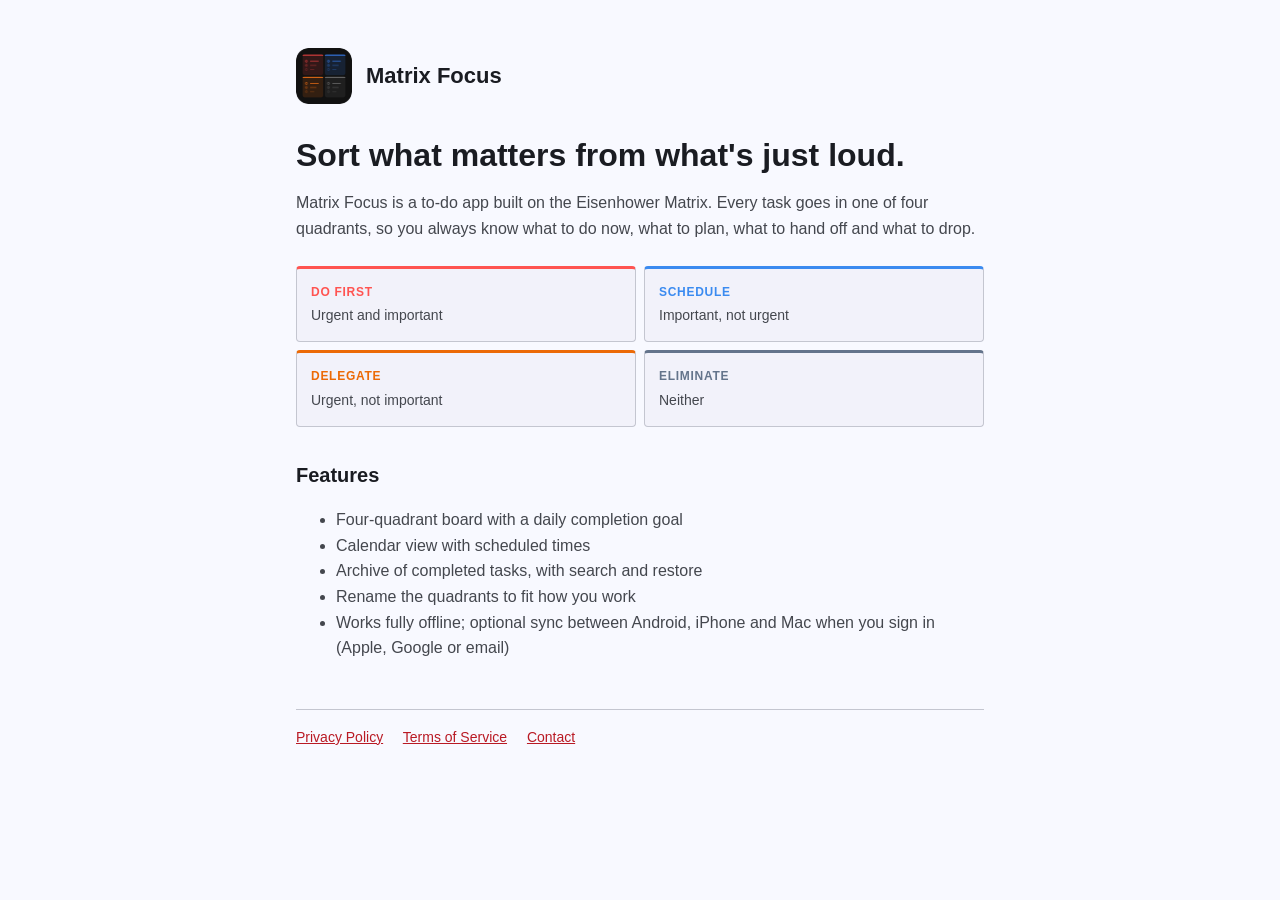
==== index.html @ 87703e23 "Matrix Focus site: home, privacy policy, terms Co-Authored-By: Claude Opus 5.5 <noreply@anthropic.co" ====
<!doctype html>
<html lang="en">
<head>
  <meta charset="utf-8">
  <meta name="viewport" content="width=device-width, initial-scale=1">
  <title>Matrix Focus</title>
  <meta name="description" content="Matrix Focus: a to-do app built on the Eisenhower Matrix, for Android, iPhone and Mac.">
  <link rel="icon" href="icon.png">
  <link rel="stylesheet" href="style.css">
</head>
<body>
<main>
  <header><img src="icon.png" alt=""><a href="./">Matrix Focus</a></header>

  <h1>Sort what matters from what's just loud.</h1>
  <p>Matrix Focus is a to-do app built on the Eisenhower Matrix. Every task goes in one of four quadrants,
    so you always know what to do now, what to plan, what to hand off and what to drop.</p>

  <div class="grid">
    <div class="do"><b>Do first</b><span>Urgent and important</span></div>
    <div class="schedule"><b>Schedule</b><span>Important, not urgent</span></div>
    <div class="delegate"><b>Delegate</b><span>Urgent, not important</span></div>
    <div class="eliminate"><b>Eliminate</b><span>Neither</span></div>
  </div>

  <h2>Features</h2>
  <ul>
    <li>Four-quadrant board with a daily completion goal</li>
    <li>Calendar view with scheduled times</li>
    <li>Archive of completed tasks, with search and restore</li>
    <li>Rename the quadrants to fit how you work</li>
    <li>Works fully offline; optional sync between Android, iPhone and Mac when you sign in
      (Apple, Google or email)</li>
  </ul>

  <footer>
    <a href="privacy.html">Privacy Policy</a>
    <a href="terms.html">Terms of Service</a>
    <a href="https://github.com/dion/matrix-focus/issues">Contact</a>
  </footer>
</main>
</body>
</html>
---- style.css ----
:root {
  --bg: #031427;
  --surface: #0b1c30;
  --text: #d3e4fe;
  --muted: #a9b8cf;
  --accent: #ffb3ad;
  --line: #5b403e;
}
@media (prefers-color-scheme: light) {
  :root {
    --bg: #f8f9ff;
    --surface: #f2f2fa;
    --text: #1a1c22;
    --muted: #44474e;
    --accent: #b91a24;
    --line: #c4c6d0;
  }
}
* { box-sizing: border-box; }
body {
  margin: 0;
  background: var(--bg);
  color: var(--text);
  font: 16px/1.6 -apple-system, BlinkMacSystemFont, "Inter", "Segoe UI", Roboto, sans-serif;
}
main { max-width: 720px; margin: 0 auto; padding: 48px 16px 64px; }
header { display: flex; align-items: center; gap: 14px; margin-bottom: 32px; }
header img { width: 56px; height: 56px; border-radius: 12px; }
header a { color: inherit; text-decoration: none; font-weight: 700; font-size: 22px; }
h1 { font-size: 32px; line-height: 1.2; margin: 0 0 8px; }
h2 { font-size: 20px; margin: 32px 0 8px; }
p, li { color: var(--muted); }
strong { color: var(--text); }
a { color: var(--accent); }
.updated { font-size: 14px; }
.grid { display: grid; grid-template-columns: 1fr 1fr; gap: 8px; margin: 24px 0; }
.grid div { background: var(--surface); border: 1px solid var(--line); border-radius: 4px; padding: 14px; }
.grid b { display: block; font-size: 12px; letter-spacing: .06em; text-transform: uppercase; }
.grid span { font-size: 14px; color: var(--muted); }
.do { border-top: 3px solid #ff5451 !important; } .do b { color: #ff5451; }
.schedule { border-top: 3px solid #3b8bf0 !important; } .schedule b { color: #3b8bf0; }
.delegate { border-top: 3px solid #ec6a06 !important; } .delegate b { color: #ec6a06; }
.eliminate { border-top: 3px solid #64748b !important; } .eliminate b { color: #64748b; }
footer { margin-top: 48px; padding-top: 16px; border-top: 1px solid var(--line); font-size: 14px; }
footer a { margin-right: 16px; }
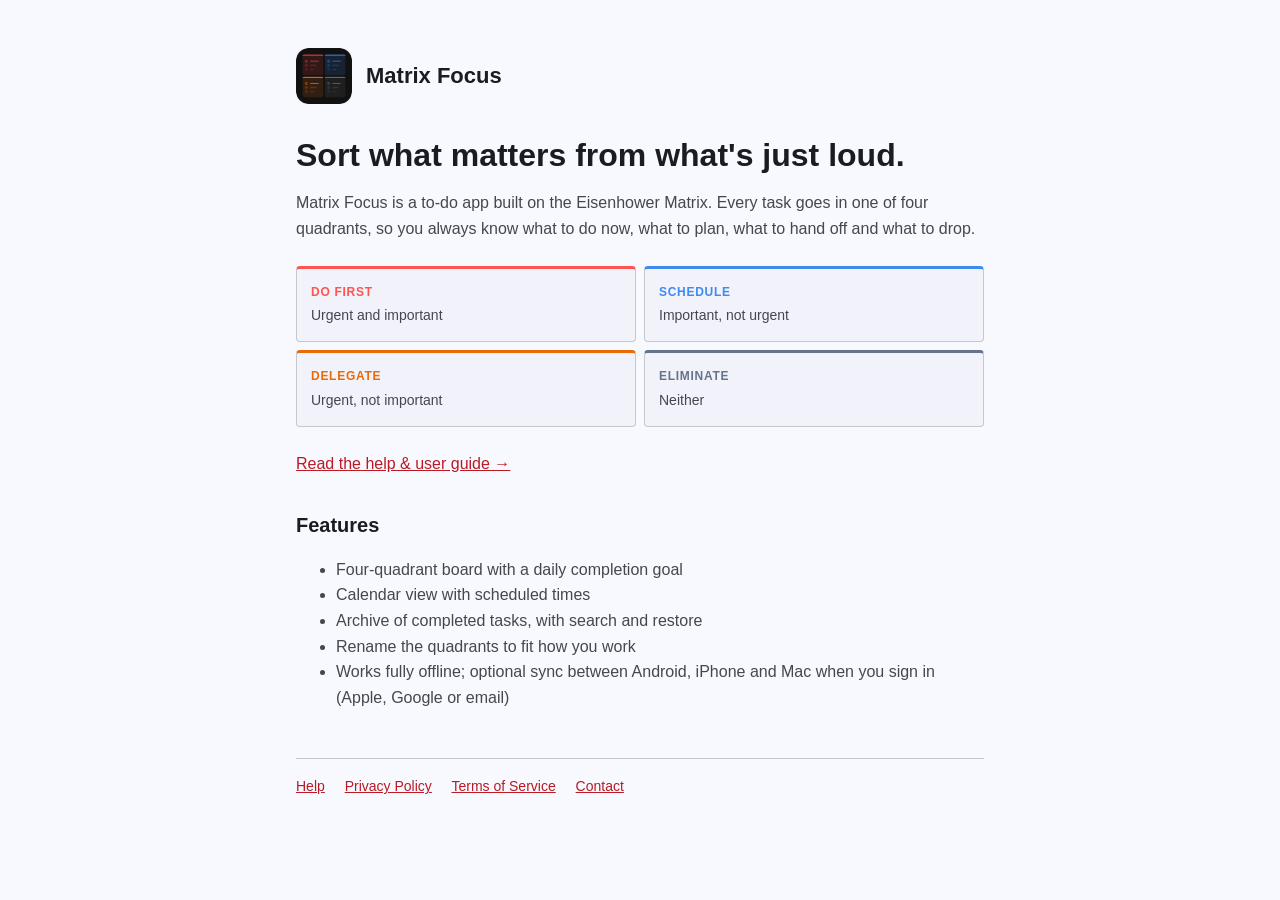
==== commit bfc52c23: "Add help & user guide page; link it from every page Co-Authored-By: Claude Opus 5.5 <noreply@anthrop" ====
--- a/index.html
+++ b/index.html
@@ -23,6 +23,8 @@
     <div class="eliminate"><b>Eliminate</b><span>Neither</span></div>
   </div>
 
+  <p><a href="user-guide.html">Read the help &amp; user guide →</a></p>
+
   <h2>Features</h2>
   <ul>
     <li>Four-quadrant board with a daily completion goal</li>
@@ -34,6 +36,7 @@
   </ul>
 
   <footer>
+    <a href="user-guide.html">Help</a>
     <a href="privacy.html">Privacy Policy</a>
     <a href="terms.html">Terms of Service</a>
     <a href="https://github.com/dion/matrix-focus/issues">Contact</a>
--- a/style.css
+++ b/style.css
@@ -43,3 +43,6 @@
 .eliminate { border-top: 3px solid #64748b !important; } .eliminate b { color: #64748b; }
 footer { margin-top: 48px; padding-top: 16px; border-top: 1px solid var(--line); font-size: 14px; }
 footer a { margin-right: 16px; }
+.toc { display: flex; flex-wrap: wrap; gap: 8px; margin: 24px 0; }
+.toc a { font-size: 14px; text-decoration: none; padding: 4px 12px; border: 1px solid var(--line); border-radius: 999px; background: var(--surface); }
+h2[id] { scroll-margin-top: 16px; }
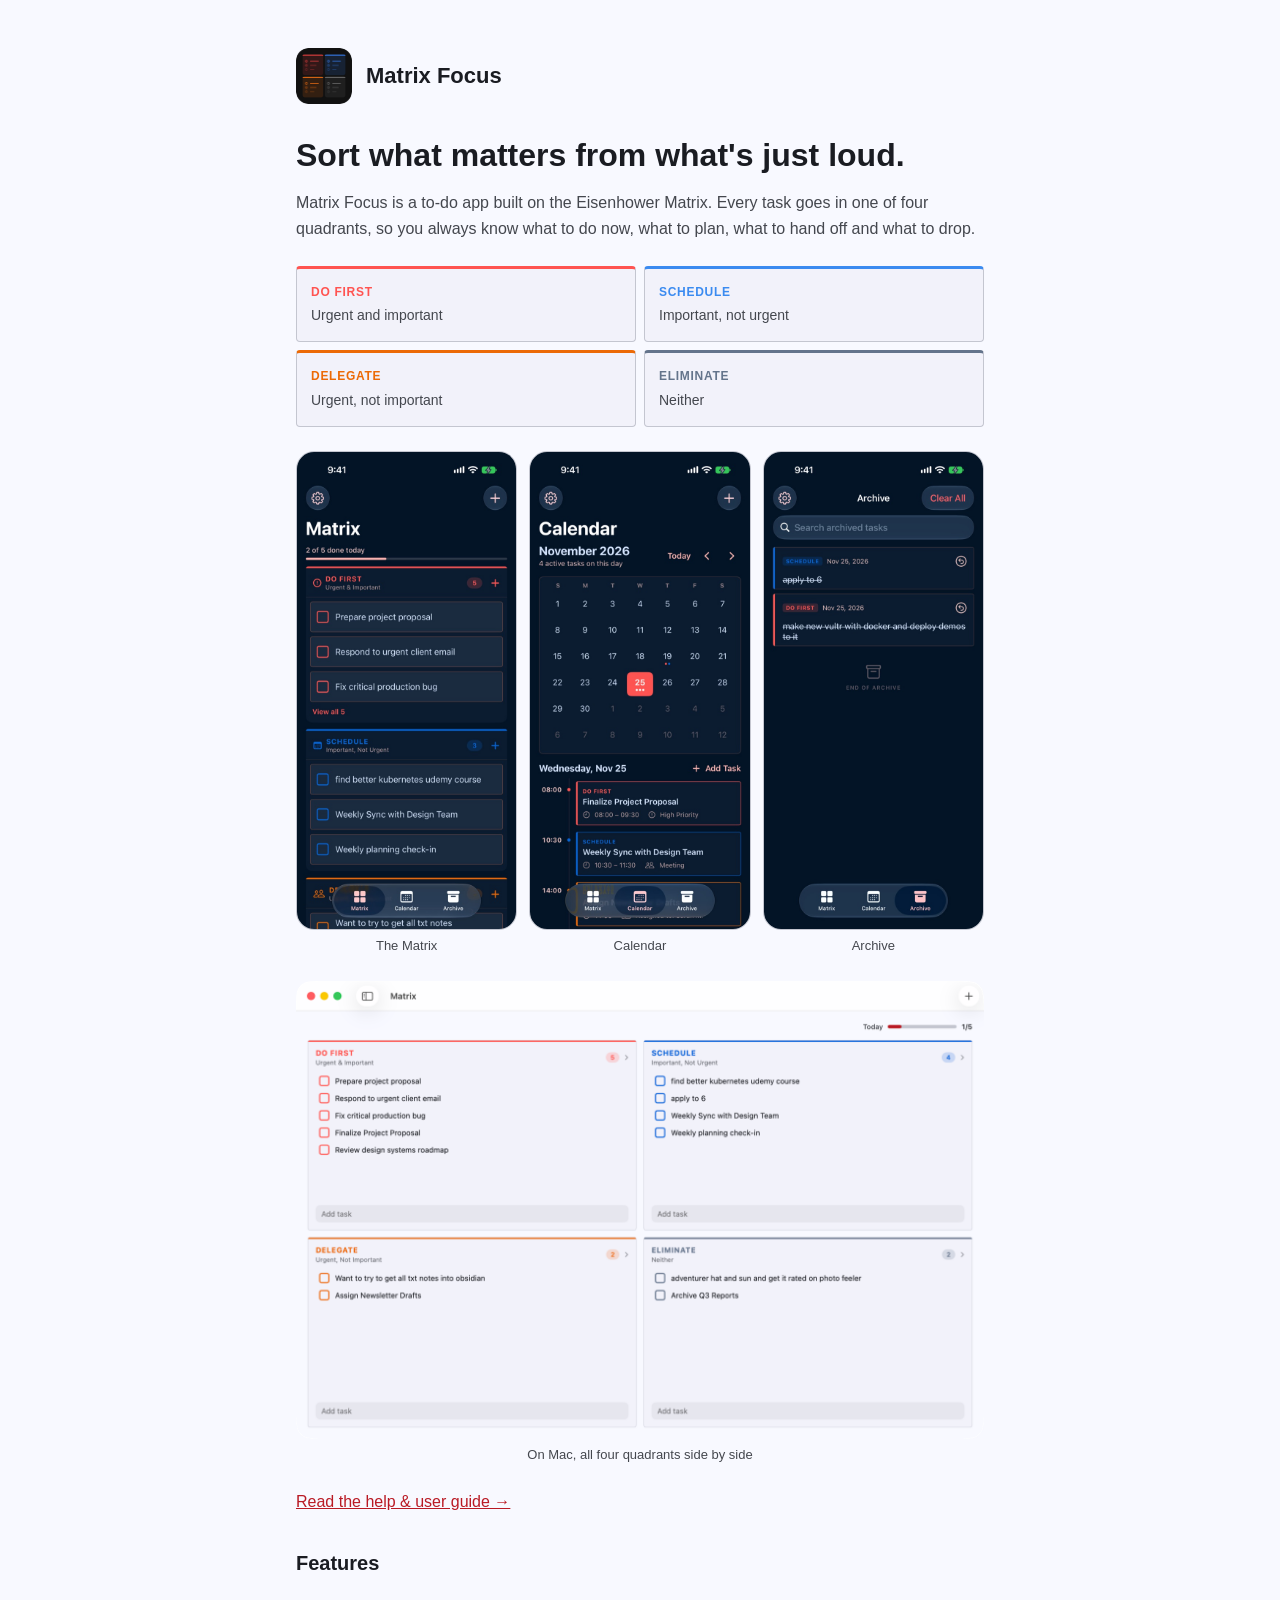
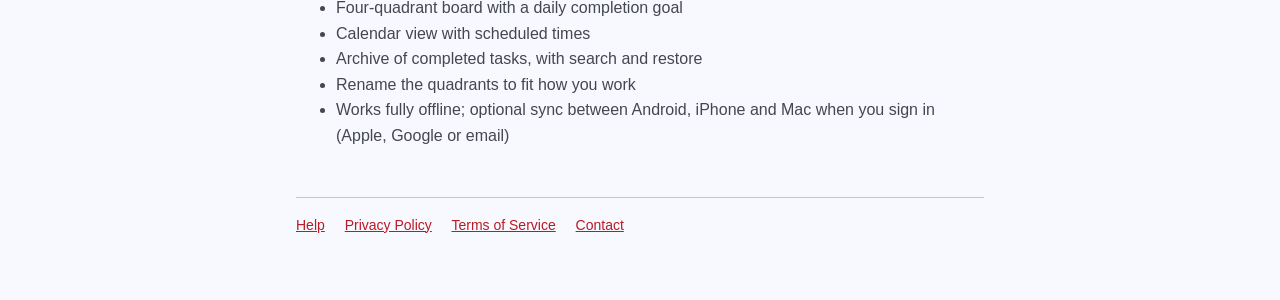
==== commit 1b554528: "Add app screenshots to the home page and user guide Co-Authored-By: Claude Opus 5.5 <noreply@anthrop" ====
--- a/index.html
+++ b/index.html
@@ -23,6 +23,14 @@
     <div class="eliminate"><b>Eliminate</b><span>Neither</span></div>
   </div>
 
+  <div class="shots">
+    <figure><img src="images/iphone-matrix.jpg" alt="The Matrix: four quadrants of tasks with daily goal progress" width="600" height="1304" loading="lazy"><figcaption>The Matrix</figcaption></figure>
+    <figure><img src="images/iphone-calendar.jpg" alt="Calendar month view with the day's scheduled tasks on a timeline" width="600" height="1304" loading="lazy"><figcaption>Calendar</figcaption></figure>
+    <figure><img src="images/iphone-archive.jpg" alt="Archive of completed tasks with search and restore" width="600" height="1304" loading="lazy"><figcaption>Archive</figcaption></figure>
+  </div>
+
+  <figure class="wide"><img src="images/mac-matrix.png" alt="Matrix Focus on Mac, showing all four quadrants side by side" width="1400" height="932" loading="lazy"><figcaption>On Mac, all four quadrants side by side</figcaption></figure>
+
   <p><a href="user-guide.html">Read the help &amp; user guide →</a></p>
 
   <h2>Features</h2>
--- a/style.css
+++ b/style.css
@@ -46,3 +46,15 @@
 .toc { display: flex; flex-wrap: wrap; gap: 8px; margin: 24px 0; }
 .toc a { font-size: 14px; text-decoration: none; padding: 4px 12px; border: 1px solid var(--line); border-radius: 999px; background: var(--surface); }
 h2[id] { scroll-margin-top: 16px; }
+.shots { display: grid; grid-template-columns: repeat(3, 1fr); gap: 12px; margin: 24px 0; }
+figure { margin: 0; }
+figure img { display: block; width: 100%; height: auto; border-radius: 18px; border: 1px solid var(--line); background: var(--surface); }
+figcaption { font-size: 13px; color: var(--muted); text-align: center; margin-top: 6px; }
+.phone { float: right; width: 200px; margin: 4px 0 16px 24px; }
+.wide { margin: 24px 0; }
+.wide img { border: none; background: none; border-radius: 0; }
+h2 { clear: both; }
+@media (max-width: 560px) {
+  .shots { grid-template-columns: repeat(3, 1fr); gap: 8px; }
+  .phone { float: none; width: 220px; margin: 16px auto; }
+}
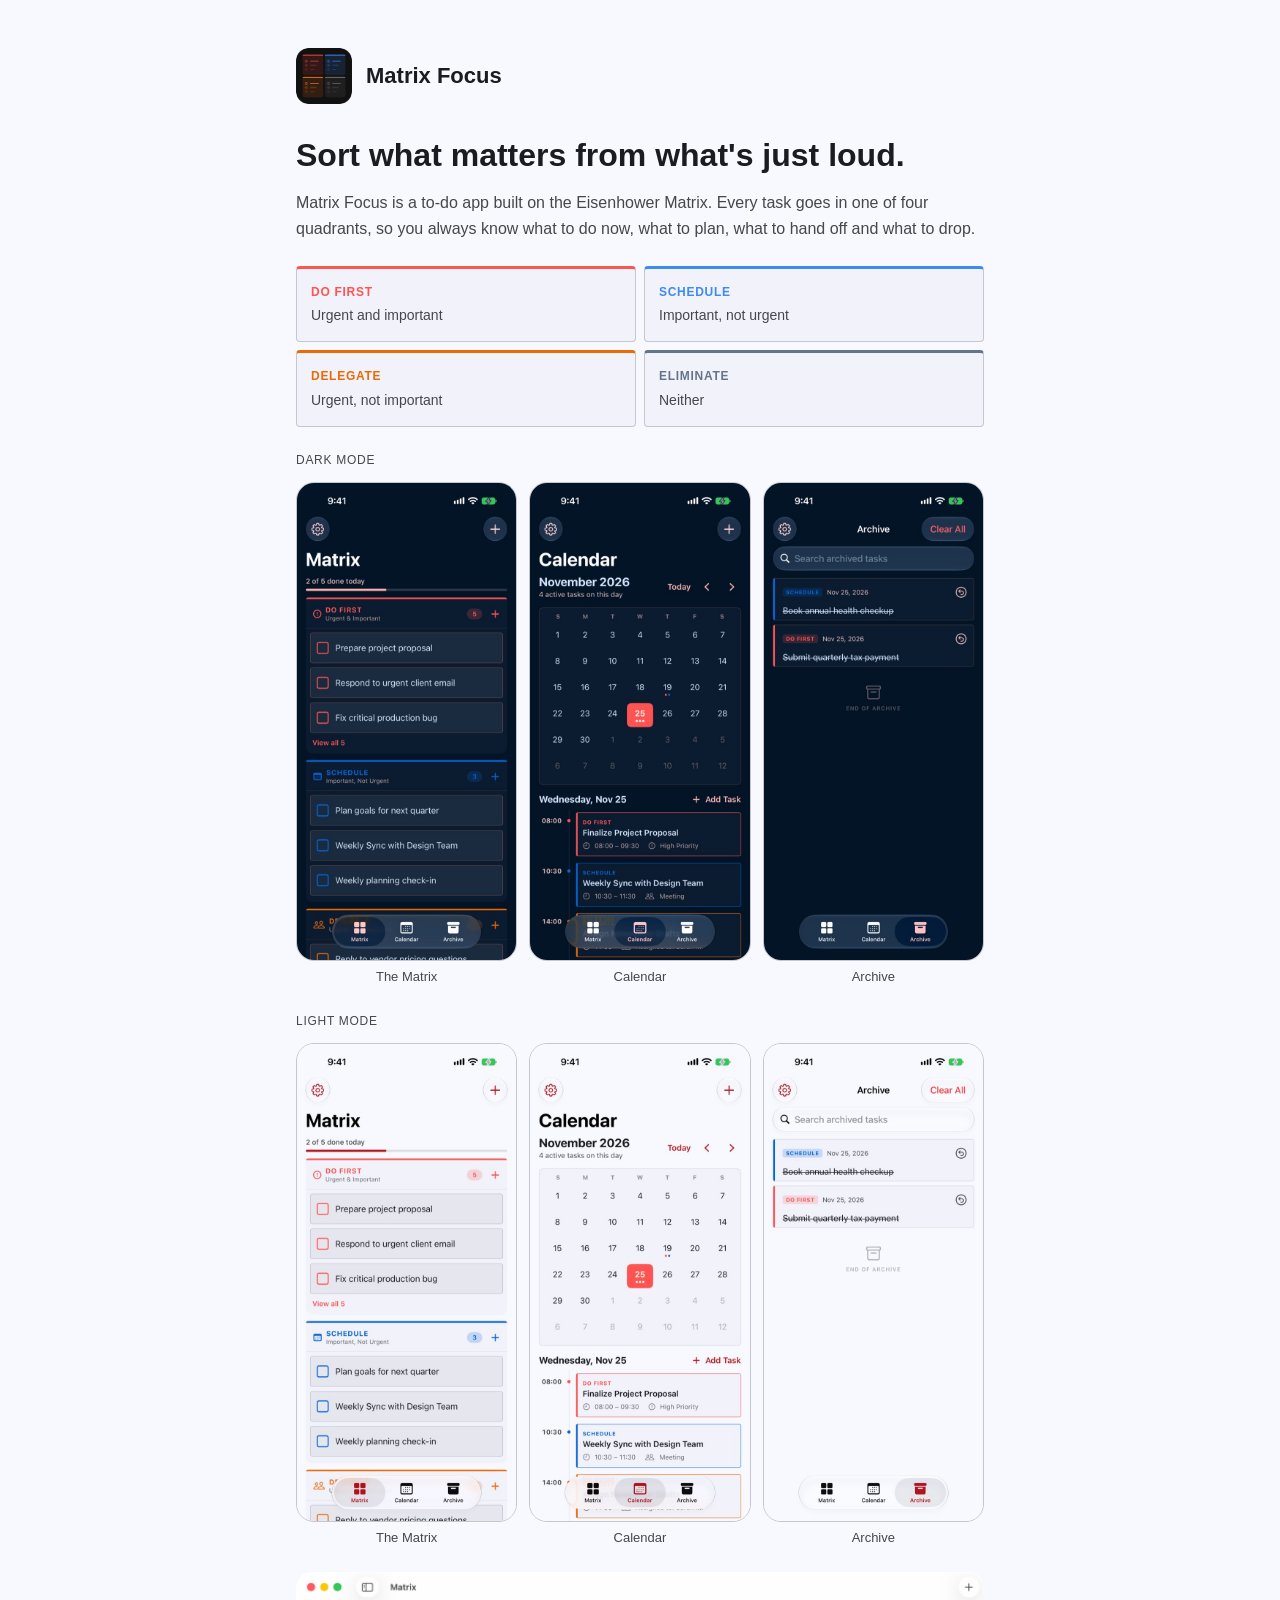
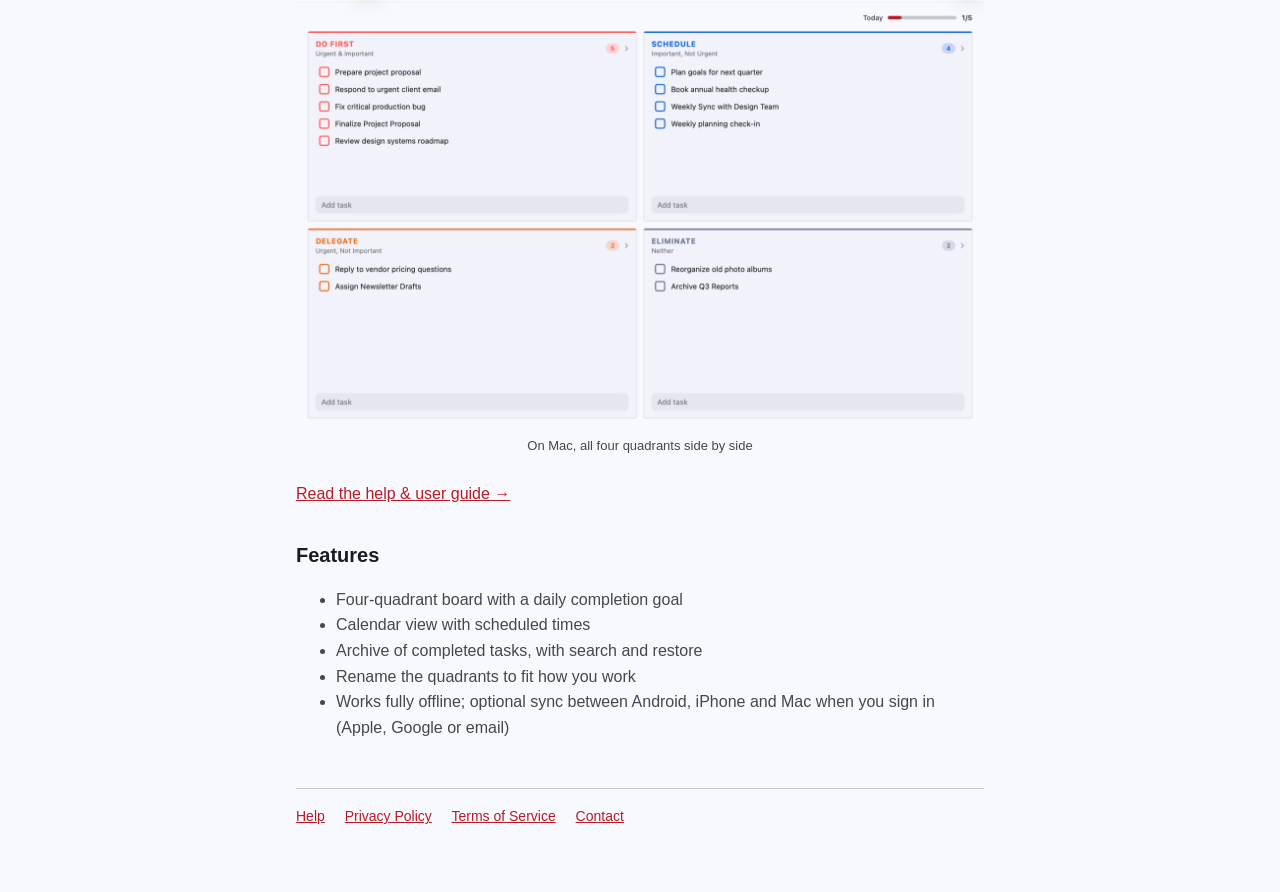
==== commit d4d7d27a: "Screenshots in dark and light mode; cleaner demo tasks Co-Authored-By: Claude Opus 5.5 <noreply@anth" ====
--- a/index.html
+++ b/index.html
@@ -23,10 +23,17 @@
     <div class="eliminate"><b>Eliminate</b><span>Neither</span></div>
   </div>
 
+  <p class="shots-label">Dark mode</p>
   <div class="shots">
-    <figure><img src="images/iphone-matrix.jpg" alt="The Matrix: four quadrants of tasks with daily goal progress" width="600" height="1304" loading="lazy"><figcaption>The Matrix</figcaption></figure>
-    <figure><img src="images/iphone-calendar.jpg" alt="Calendar month view with the day's scheduled tasks on a timeline" width="600" height="1304" loading="lazy"><figcaption>Calendar</figcaption></figure>
-    <figure><img src="images/iphone-archive.jpg" alt="Archive of completed tasks with search and restore" width="600" height="1304" loading="lazy"><figcaption>Archive</figcaption></figure>
+    <figure><img src="images/iphone-matrix-dark.jpg" alt="The Matrix: four quadrants of tasks with daily goal progress (dark mode)" width="600" height="1304" loading="lazy"><figcaption>The Matrix</figcaption></figure>
+    <figure><img src="images/iphone-calendar-dark.jpg" alt="Calendar month view with the day's scheduled tasks on a timeline (dark mode)" width="600" height="1304" loading="lazy"><figcaption>Calendar</figcaption></figure>
+    <figure><img src="images/iphone-archive-dark.jpg" alt="Archive of completed tasks with search and restore (dark mode)" width="600" height="1304" loading="lazy"><figcaption>Archive</figcaption></figure>
+  </div>
+  <p class="shots-label">Light mode</p>
+  <div class="shots">
+    <figure><img src="images/iphone-matrix-light.jpg" alt="The Matrix: four quadrants of tasks with daily goal progress (light mode)" width="600" height="1304" loading="lazy"><figcaption>The Matrix</figcaption></figure>
+    <figure><img src="images/iphone-calendar-light.jpg" alt="Calendar month view with the day's scheduled tasks on a timeline (light mode)" width="600" height="1304" loading="lazy"><figcaption>Calendar</figcaption></figure>
+    <figure><img src="images/iphone-archive-light.jpg" alt="Archive of completed tasks with search and restore (light mode)" width="600" height="1304" loading="lazy"><figcaption>Archive</figcaption></figure>
   </div>
 
   <figure class="wide"><img src="images/mac-matrix.png" alt="Matrix Focus on Mac, showing all four quadrants side by side" width="1400" height="932" loading="lazy"><figcaption>On Mac, all four quadrants side by side</figcaption></figure>
--- a/style.css
+++ b/style.css
@@ -58,3 +58,7 @@
   .shots { grid-template-columns: repeat(3, 1fr); gap: 8px; }
   .phone { float: none; width: 220px; margin: 16px auto; }
 }
+.shots-label { margin: 24px 0 -12px; font-size: 12px; letter-spacing: .06em; text-transform: uppercase; }
+.phone.pair { width: 300px; }
+.pair > div { display: grid; grid-template-columns: 1fr 1fr; gap: 8px; }
+@media (max-width: 560px) { .phone.pair { width: 100%; max-width: 340px; } }
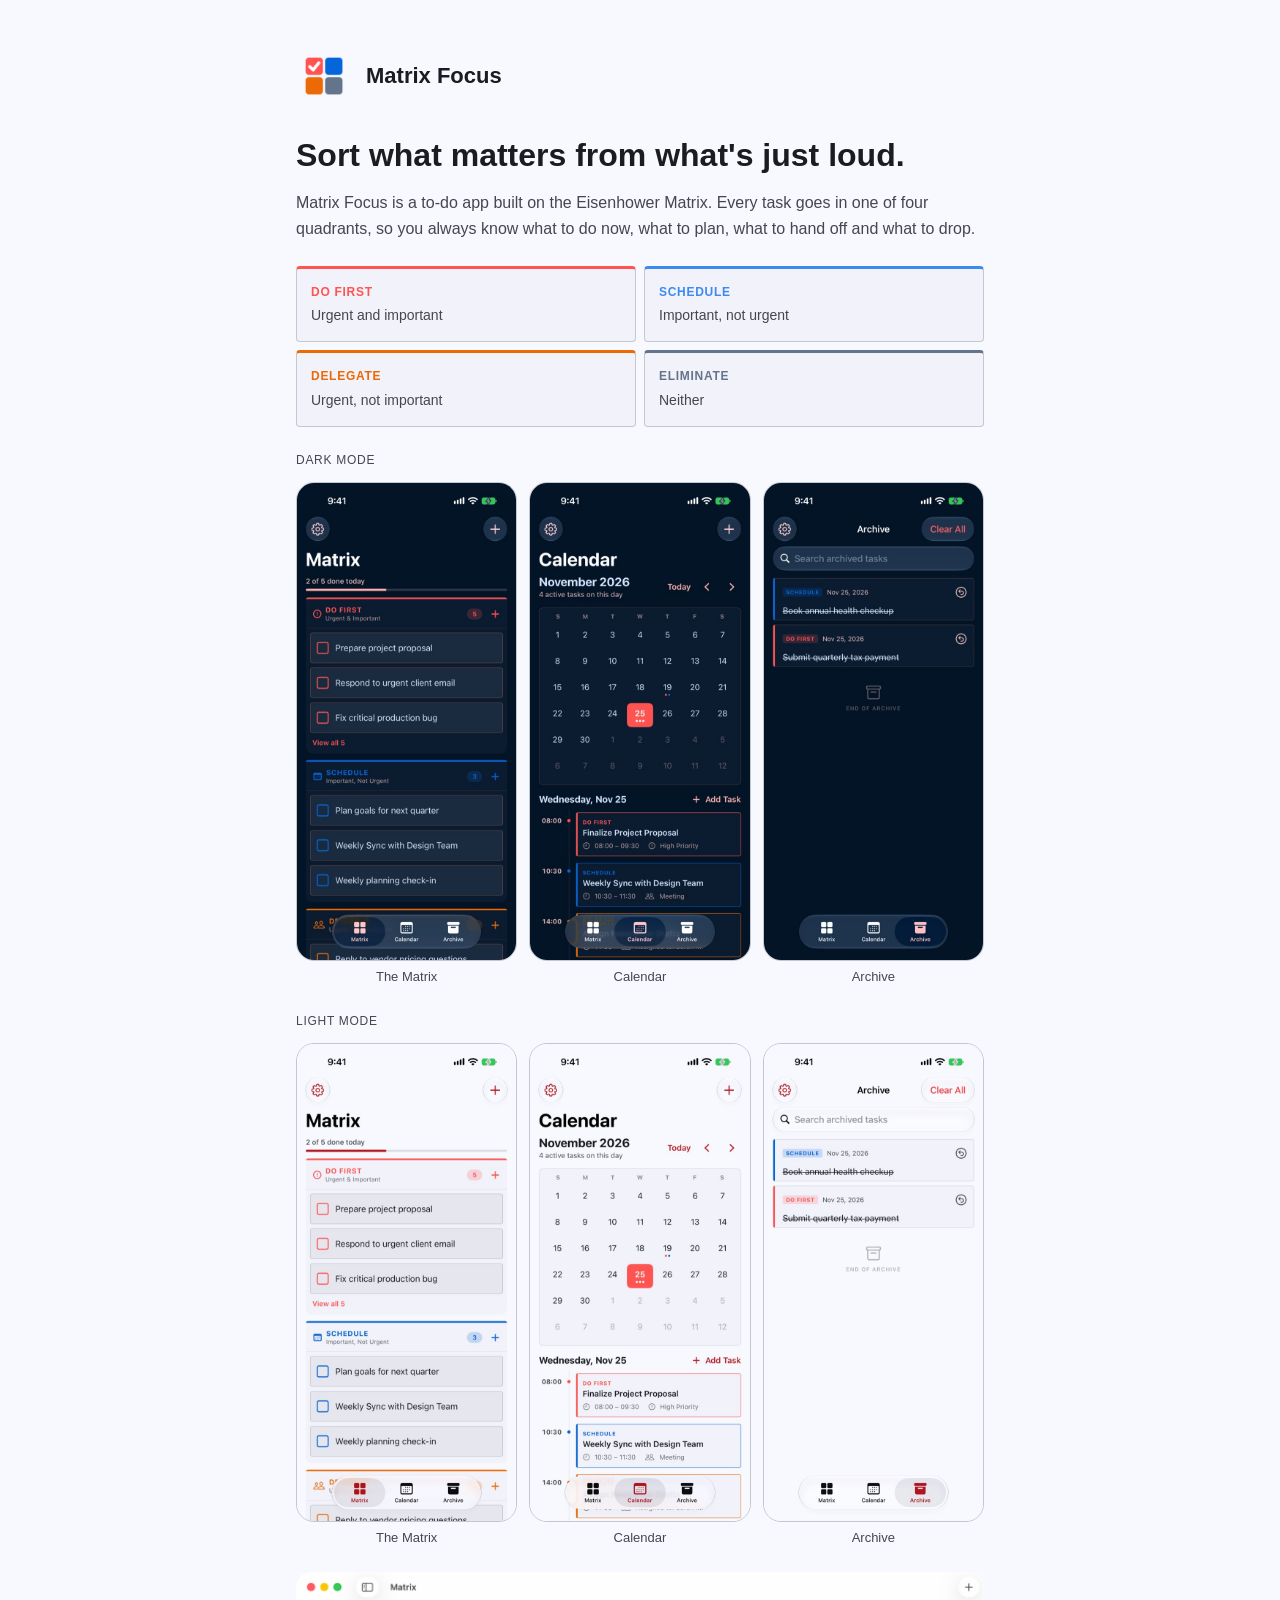
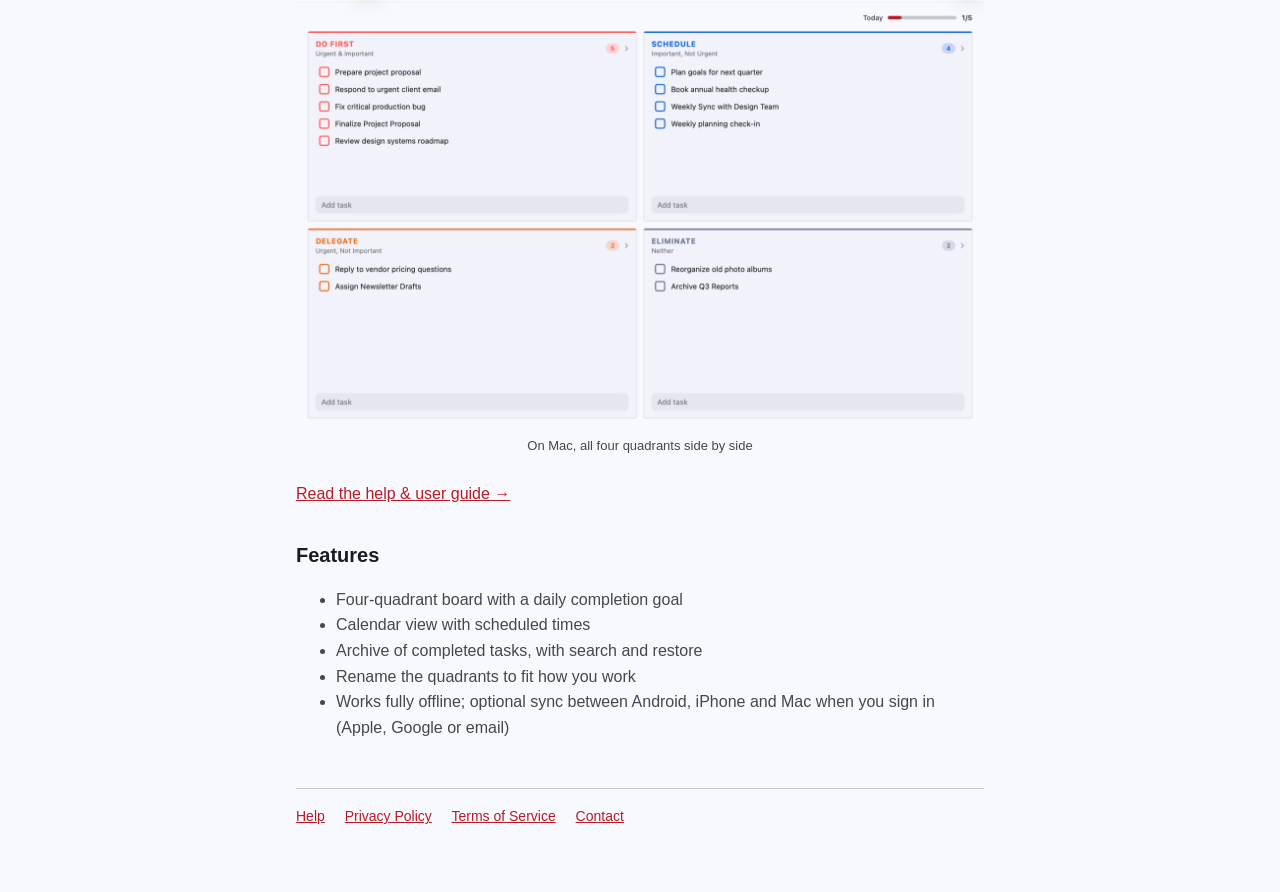
==== commit 32c948ea: "Site icon follows light and dark mode Co-Authored-By: Claude Opus 5.5 <noreply@anthropic.com> Claude" ====
--- a/index.html
+++ b/index.html
@@ -5,12 +5,13 @@
   <meta name="viewport" content="width=device-width, initial-scale=1">
   <title>Matrix Focus</title>
   <meta name="description" content="Matrix Focus: a to-do app built on the Eisenhower Matrix, for Android, iPhone and Mac.">
-  <link rel="icon" href="icon.png">
+  <link rel="icon" href="icon.png" media="(prefers-color-scheme: light)">
+  <link rel="icon" href="icon-dark.png" media="(prefers-color-scheme: dark)">
   <link rel="stylesheet" href="style.css">
 </head>
 <body>
 <main>
-  <header><img src="icon.png" alt=""><a href="./">Matrix Focus</a></header>
+  <header><picture><source srcset="icon-dark.png" media="(prefers-color-scheme: dark)"><img src="icon.png" alt=""></picture><a href="./">Matrix Focus</a></header>
 
   <h1>Sort what matters from what's just loud.</h1>
   <p>Matrix Focus is a to-do app built on the Eisenhower Matrix. Every task goes in one of four quadrants,
--- a/style.css
+++ b/style.css
@@ -25,7 +25,7 @@
 }
 main { max-width: 720px; margin: 0 auto; padding: 48px 16px 64px; }
 header { display: flex; align-items: center; gap: 14px; margin-bottom: 32px; }
-header img { width: 56px; height: 56px; border-radius: 12px; }
+header img, header picture { display: block; } header img { width: 56px; height: 56px; border-radius: 12px; }
 header a { color: inherit; text-decoration: none; font-weight: 700; font-size: 22px; }
 h1 { font-size: 32px; line-height: 1.2; margin: 0 0 8px; }
 h2 { font-size: 20px; margin: 32px 0 8px; }
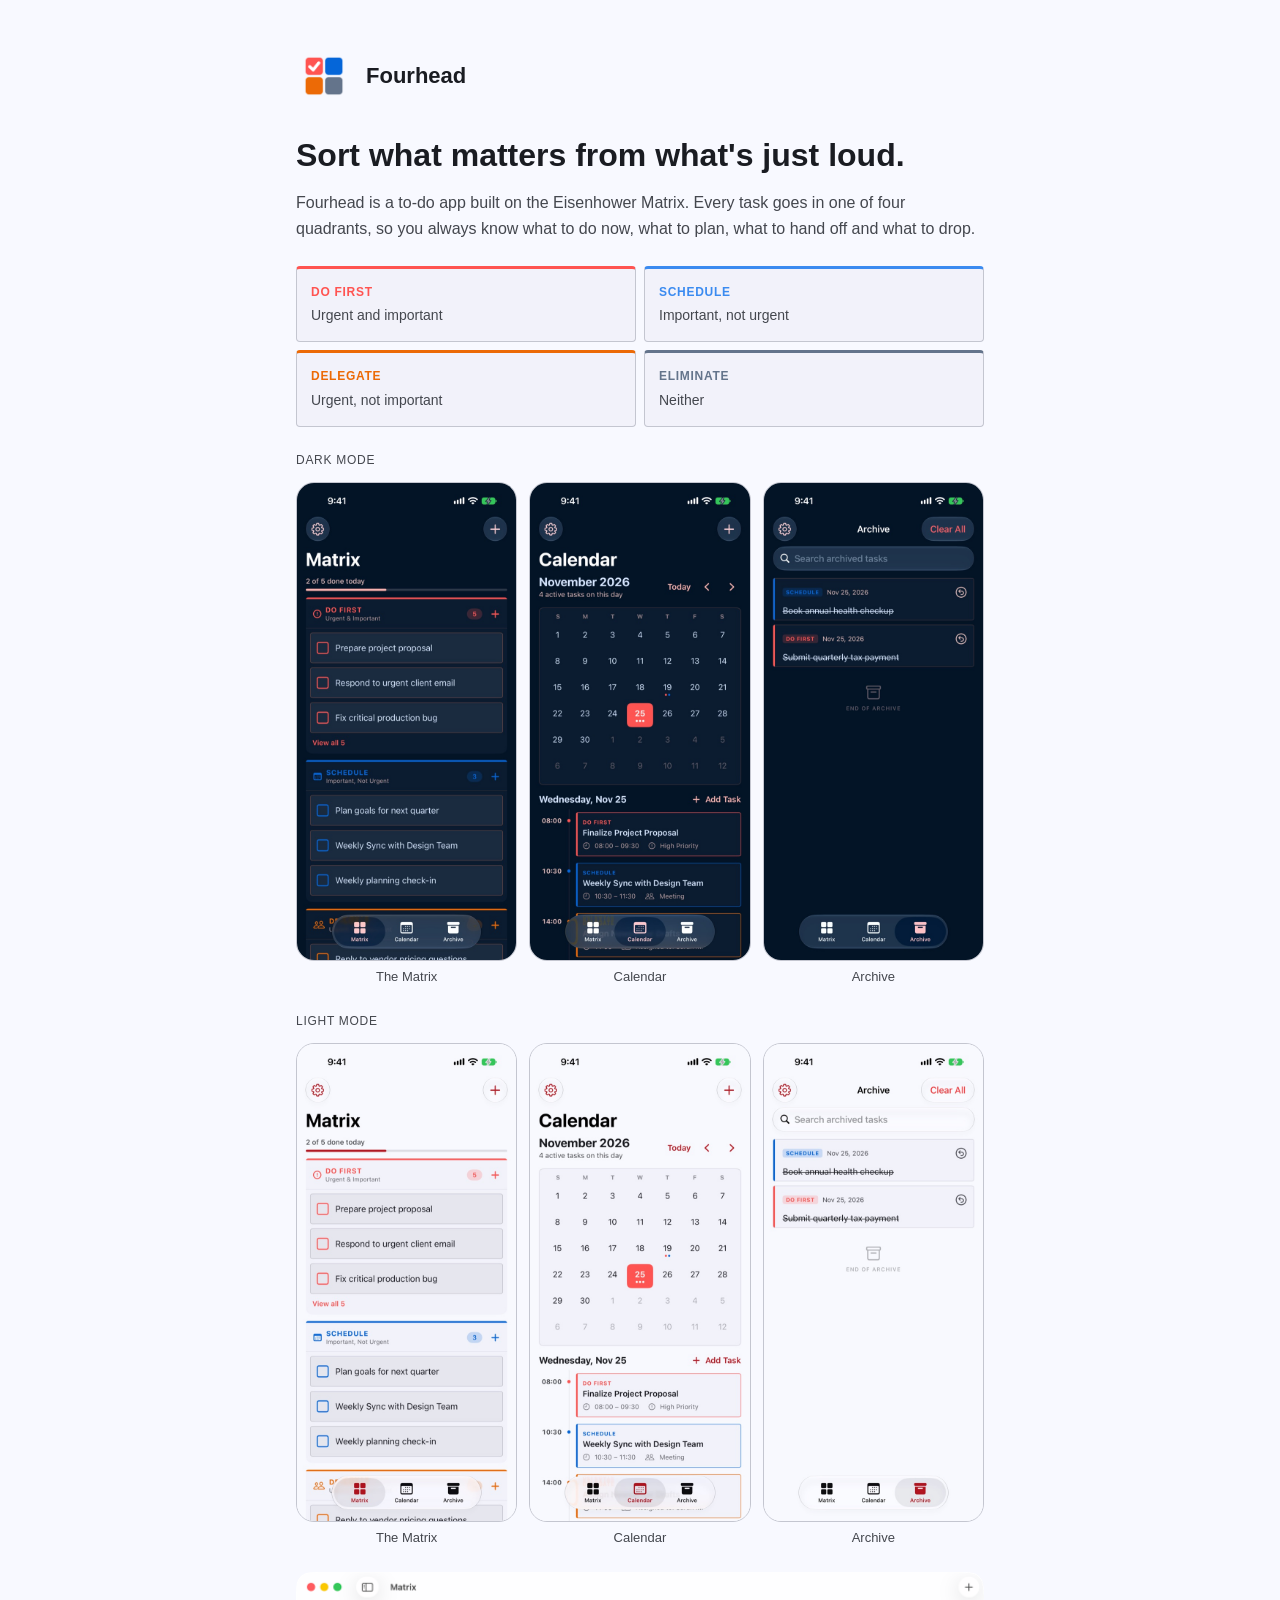
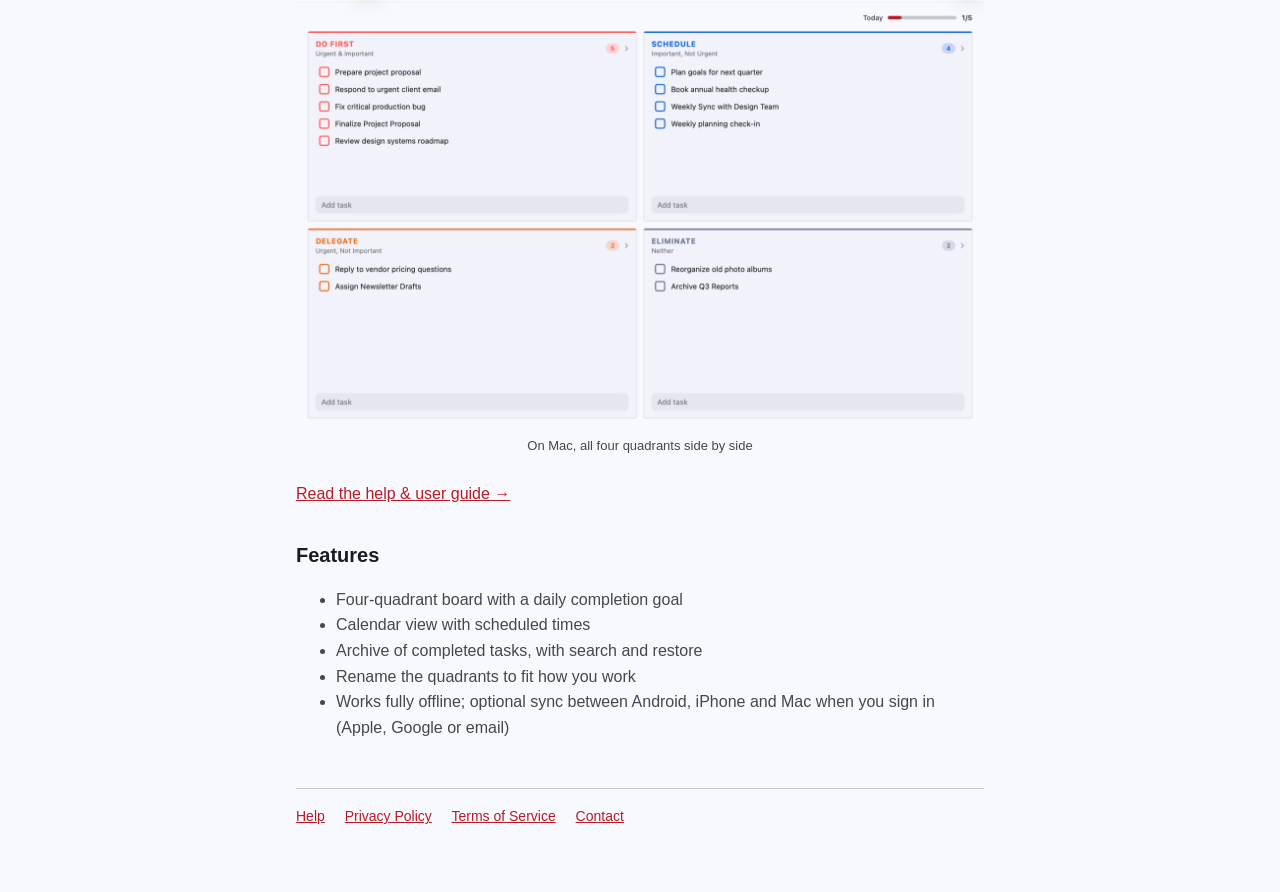
==== commit 010edee6: "Rename the app to Fourhead Co-Authored-By: Claude Opus 5.5 <noreply@anthropic.com> Claude-Session: h" ====
--- a/index.html
+++ b/index.html
@@ -3,18 +3,18 @@
 <head>
   <meta charset="utf-8">
   <meta name="viewport" content="width=device-width, initial-scale=1">
-  <title>Matrix Focus</title>
-  <meta name="description" content="Matrix Focus: a to-do app built on the Eisenhower Matrix, for Android, iPhone and Mac.">
+  <title>Fourhead</title>
+  <meta name="description" content="Fourhead: a to-do app built on the Eisenhower Matrix, for Android, iPhone and Mac.">
   <link rel="icon" href="icon.png" media="(prefers-color-scheme: light)">
   <link rel="icon" href="icon-dark.png" media="(prefers-color-scheme: dark)">
   <link rel="stylesheet" href="style.css">
 </head>
 <body>
 <main>
-  <header><picture><source srcset="icon-dark.png" media="(prefers-color-scheme: dark)"><img src="icon.png" alt=""></picture><a href="./">Matrix Focus</a></header>
+  <header><picture><source srcset="icon-dark.png" media="(prefers-color-scheme: dark)"><img src="icon.png" alt=""></picture><a href="./">Fourhead</a></header>
 
   <h1>Sort what matters from what's just loud.</h1>
-  <p>Matrix Focus is a to-do app built on the Eisenhower Matrix. Every task goes in one of four quadrants,
+  <p>Fourhead is a to-do app built on the Eisenhower Matrix. Every task goes in one of four quadrants,
     so you always know what to do now, what to plan, what to hand off and what to drop.</p>
 
   <div class="grid">
@@ -37,7 +37,7 @@
     <figure><img src="images/iphone-archive-light.jpg" alt="Archive of completed tasks with search and restore (light mode)" width="600" height="1304" loading="lazy"><figcaption>Archive</figcaption></figure>
   </div>
 
-  <figure class="wide"><img src="images/mac-matrix.png" alt="Matrix Focus on Mac, showing all four quadrants side by side" width="1400" height="932" loading="lazy"><figcaption>On Mac, all four quadrants side by side</figcaption></figure>
+  <figure class="wide"><img src="images/mac-matrix.png" alt="Fourhead on Mac, showing all four quadrants side by side" width="1400" height="932" loading="lazy"><figcaption>On Mac, all four quadrants side by side</figcaption></figure>
 
   <p><a href="user-guide.html">Read the help &amp; user guide →</a></p>
 
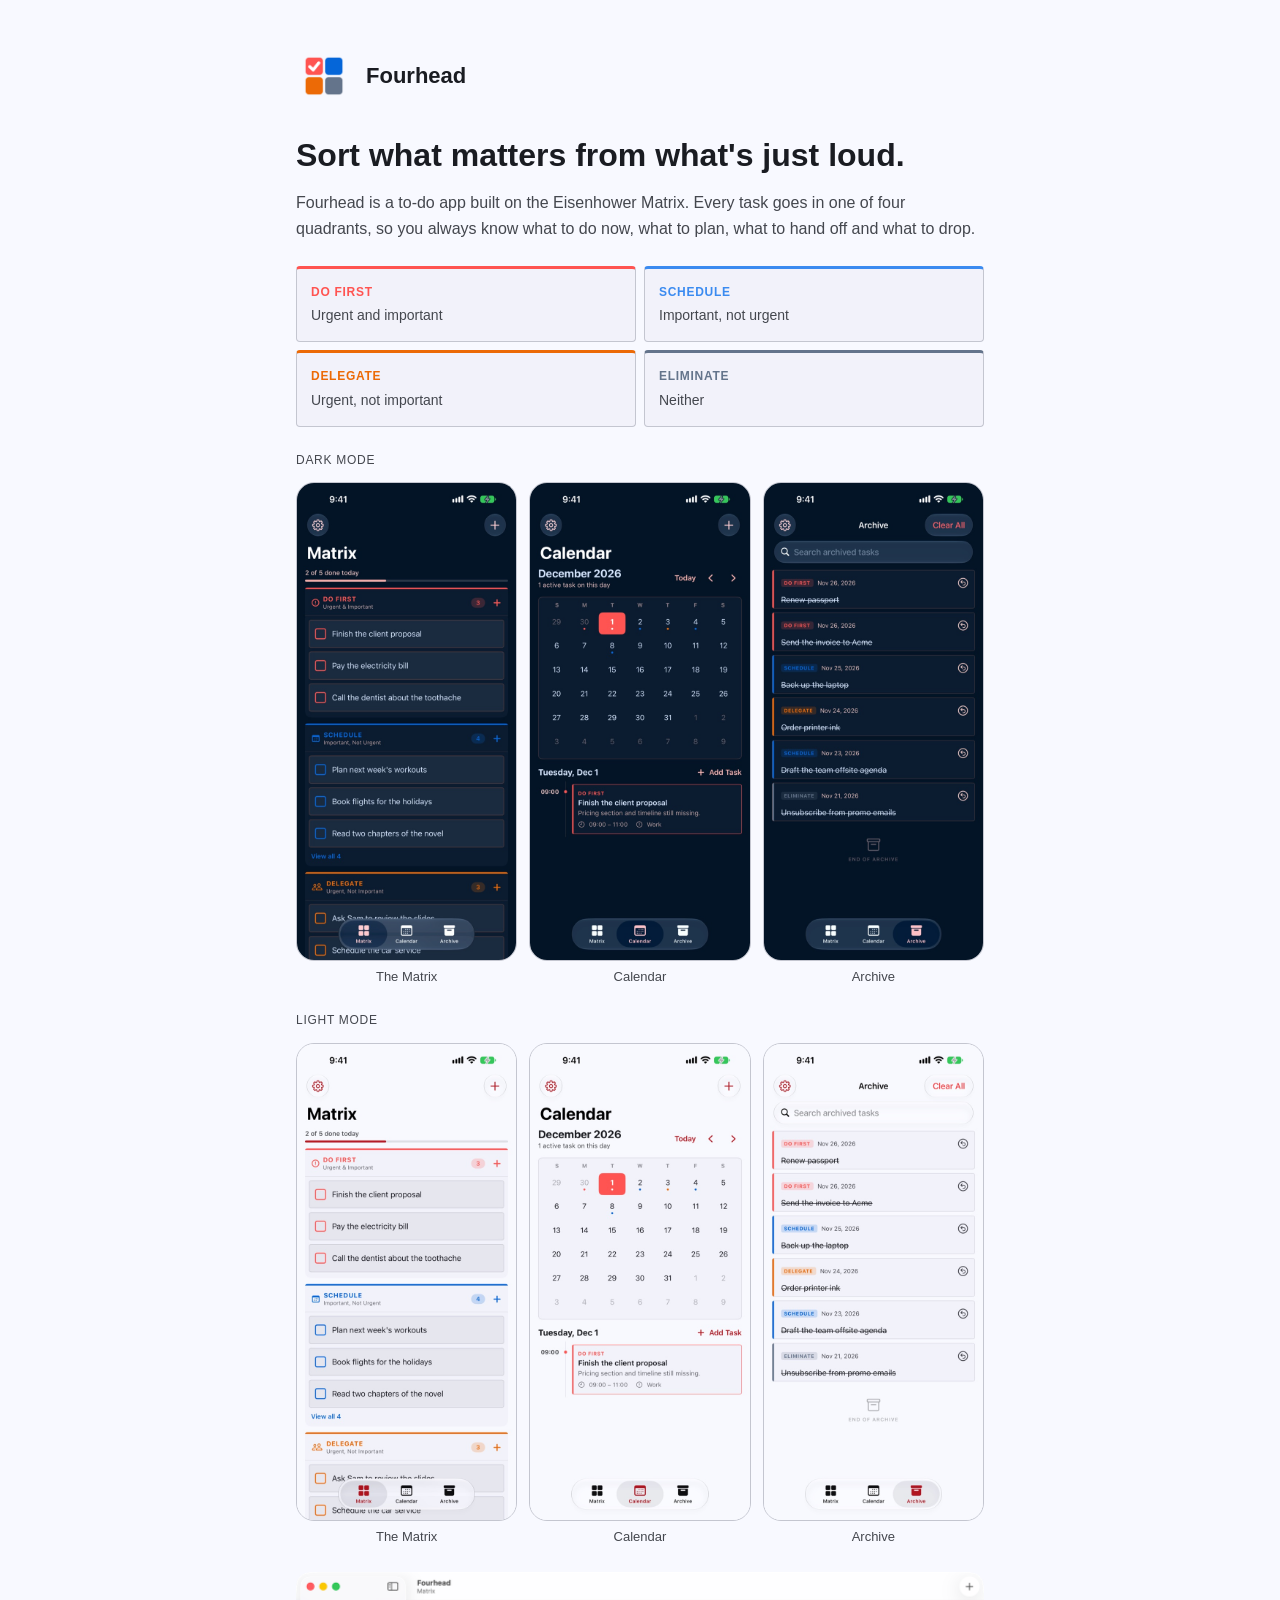
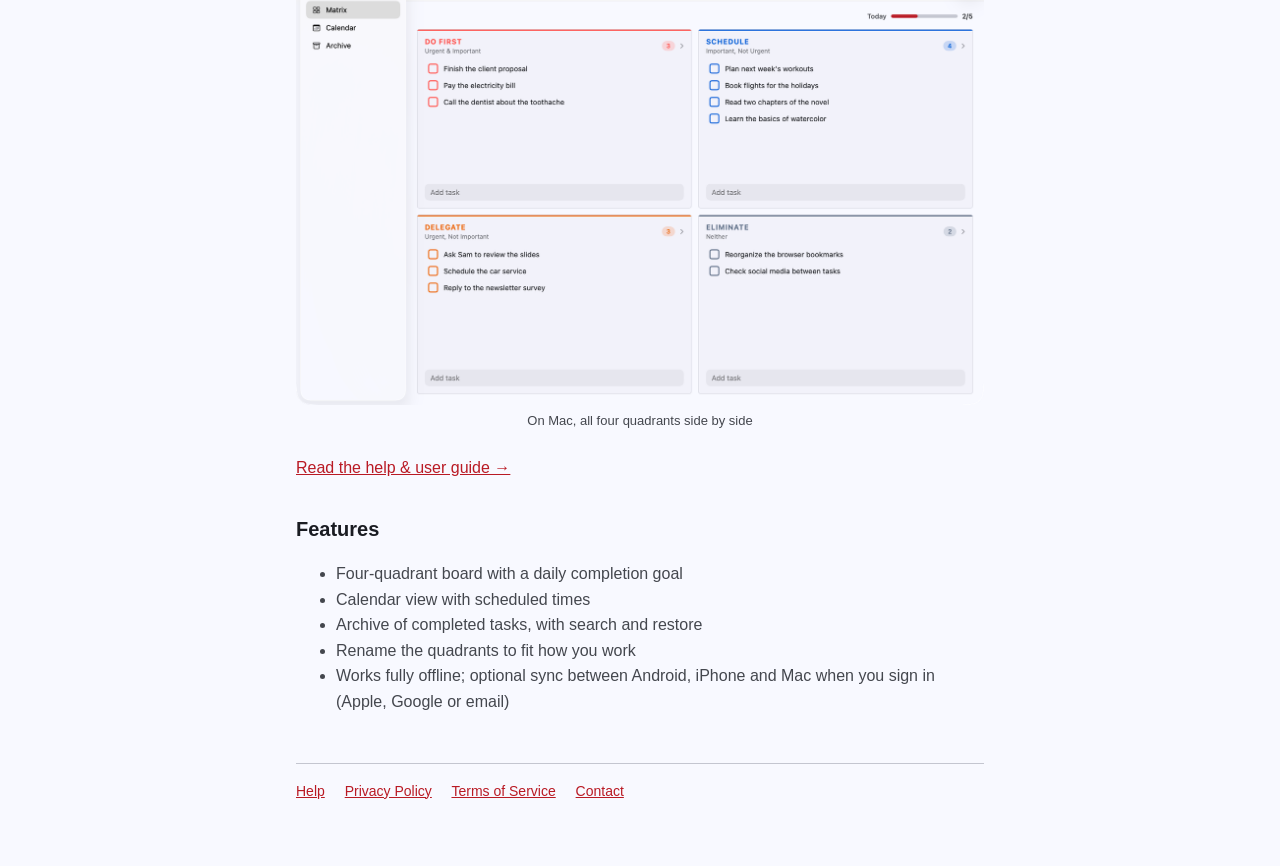
==== commit 35462737: "Retake screenshots after the rename; Mac shot in dark and light Co-Authored-By: Claude Opus 5.5 <nor" ====
--- a/index.html
+++ b/index.html
@@ -26,18 +26,18 @@
 
   <p class="shots-label">Dark mode</p>
   <div class="shots">
-    <figure><img src="images/iphone-matrix-dark.jpg" alt="The Matrix: four quadrants of tasks with daily goal progress (dark mode)" width="600" height="1304" loading="lazy"><figcaption>The Matrix</figcaption></figure>
-    <figure><img src="images/iphone-calendar-dark.jpg" alt="Calendar month view with the day's scheduled tasks on a timeline (dark mode)" width="600" height="1304" loading="lazy"><figcaption>Calendar</figcaption></figure>
-    <figure><img src="images/iphone-archive-dark.jpg" alt="Archive of completed tasks with search and restore (dark mode)" width="600" height="1304" loading="lazy"><figcaption>Archive</figcaption></figure>
+    <figure><img src="images/iphone-matrix-dark.jpg" alt="The Matrix: four quadrants of tasks with daily goal progress (dark mode)" width="600" height="1303" loading="lazy"><figcaption>The Matrix</figcaption></figure>
+    <figure><img src="images/iphone-calendar-dark.jpg" alt="Calendar month view with the day's scheduled tasks on a timeline (dark mode)" width="600" height="1303" loading="lazy"><figcaption>Calendar</figcaption></figure>
+    <figure><img src="images/iphone-archive-dark.jpg" alt="Archive of completed tasks with search and restore (dark mode)" width="600" height="1303" loading="lazy"><figcaption>Archive</figcaption></figure>
   </div>
   <p class="shots-label">Light mode</p>
   <div class="shots">
-    <figure><img src="images/iphone-matrix-light.jpg" alt="The Matrix: four quadrants of tasks with daily goal progress (light mode)" width="600" height="1304" loading="lazy"><figcaption>The Matrix</figcaption></figure>
-    <figure><img src="images/iphone-calendar-light.jpg" alt="Calendar month view with the day's scheduled tasks on a timeline (light mode)" width="600" height="1304" loading="lazy"><figcaption>Calendar</figcaption></figure>
-    <figure><img src="images/iphone-archive-light.jpg" alt="Archive of completed tasks with search and restore (light mode)" width="600" height="1304" loading="lazy"><figcaption>Archive</figcaption></figure>
+    <figure><img src="images/iphone-matrix-light.jpg" alt="The Matrix: four quadrants of tasks with daily goal progress (light mode)" width="600" height="1303" loading="lazy"><figcaption>The Matrix</figcaption></figure>
+    <figure><img src="images/iphone-calendar-light.jpg" alt="Calendar month view with the day's scheduled tasks on a timeline (light mode)" width="600" height="1303" loading="lazy"><figcaption>Calendar</figcaption></figure>
+    <figure><img src="images/iphone-archive-light.jpg" alt="Archive of completed tasks with search and restore (light mode)" width="600" height="1303" loading="lazy"><figcaption>Archive</figcaption></figure>
   </div>
 
-  <figure class="wide"><img src="images/mac-matrix.png" alt="Fourhead on Mac, showing all four quadrants side by side" width="1400" height="932" loading="lazy"><figcaption>On Mac, all four quadrants side by side</figcaption></figure>
+  <figure class="wide"><picture><source srcset="images/mac-matrix-light.png" media="(prefers-color-scheme: light)"><img src="images/mac-matrix-dark.png" alt="Fourhead on Mac, showing all four quadrants side by side" width="1400" height="881" loading="lazy"></picture><figcaption>On Mac, all four quadrants side by side</figcaption></figure>
 
   <p><a href="user-guide.html">Read the help &amp; user guide →</a></p>
 
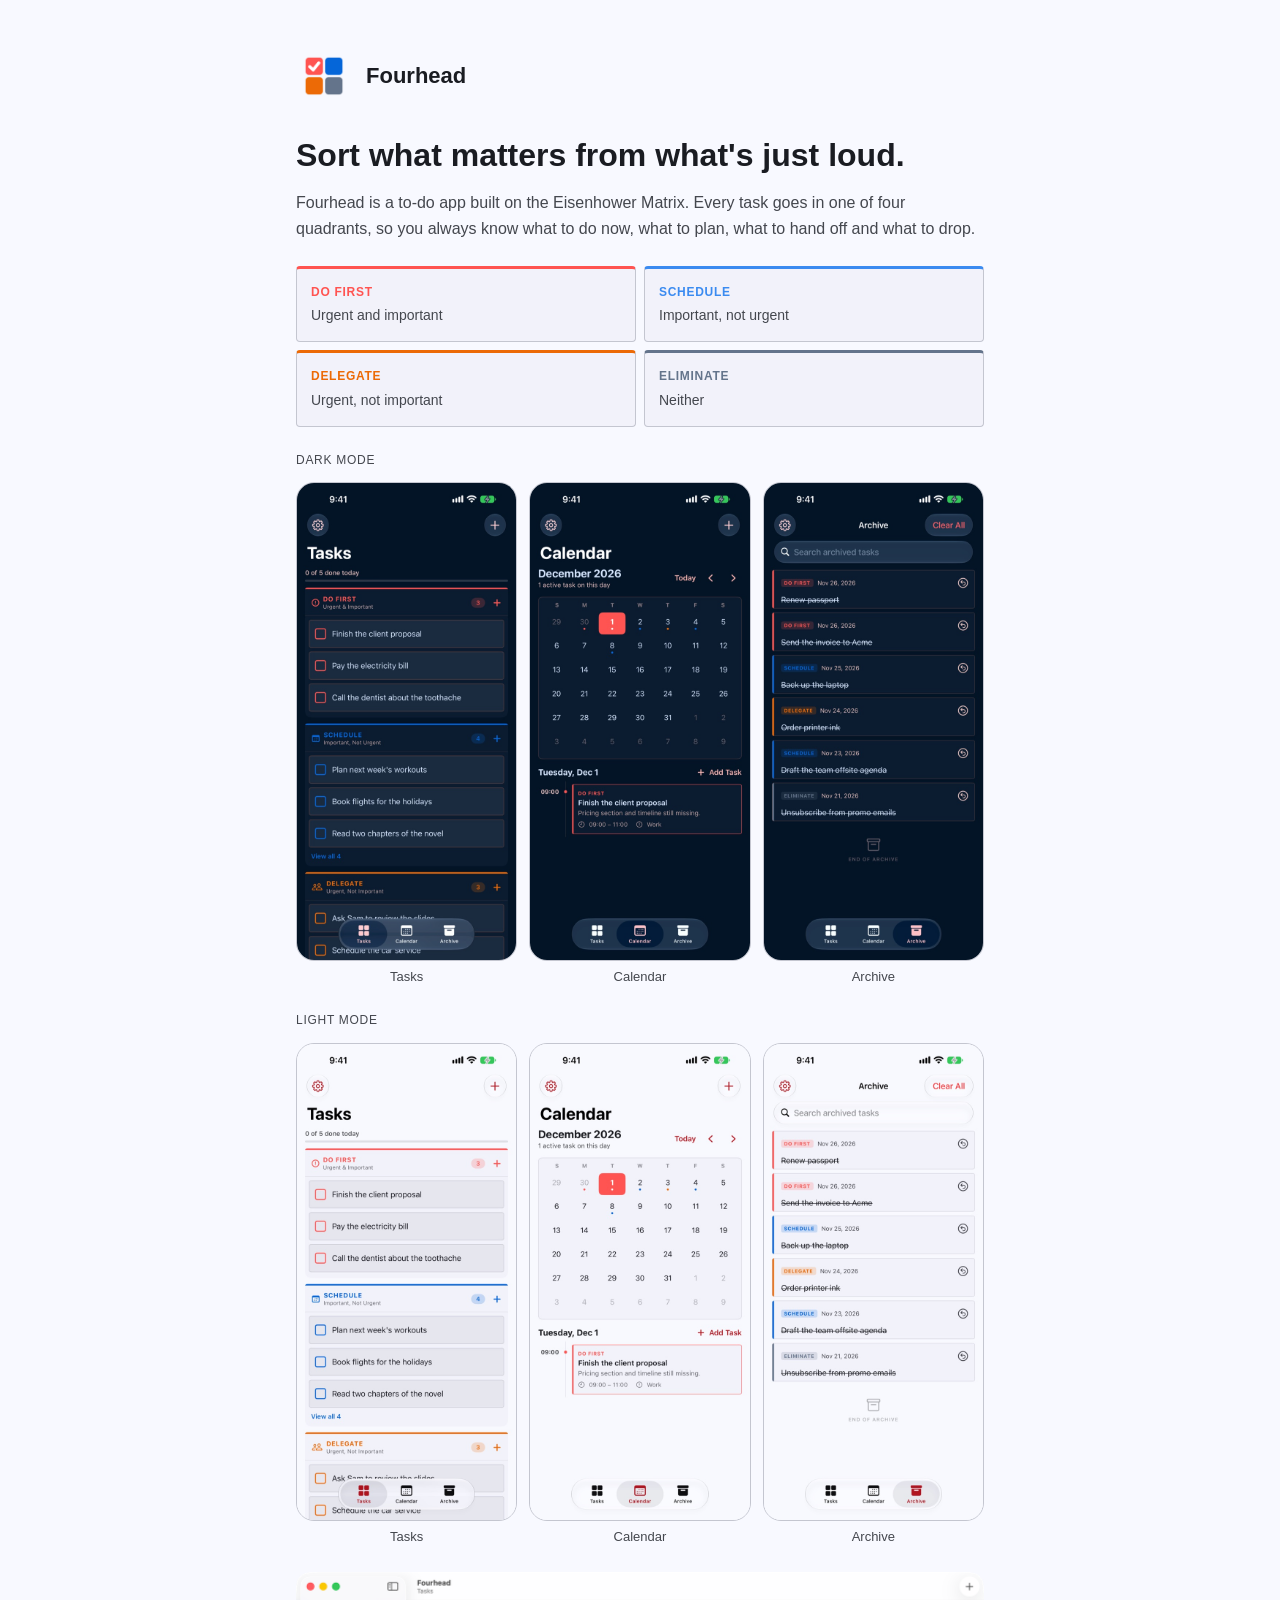
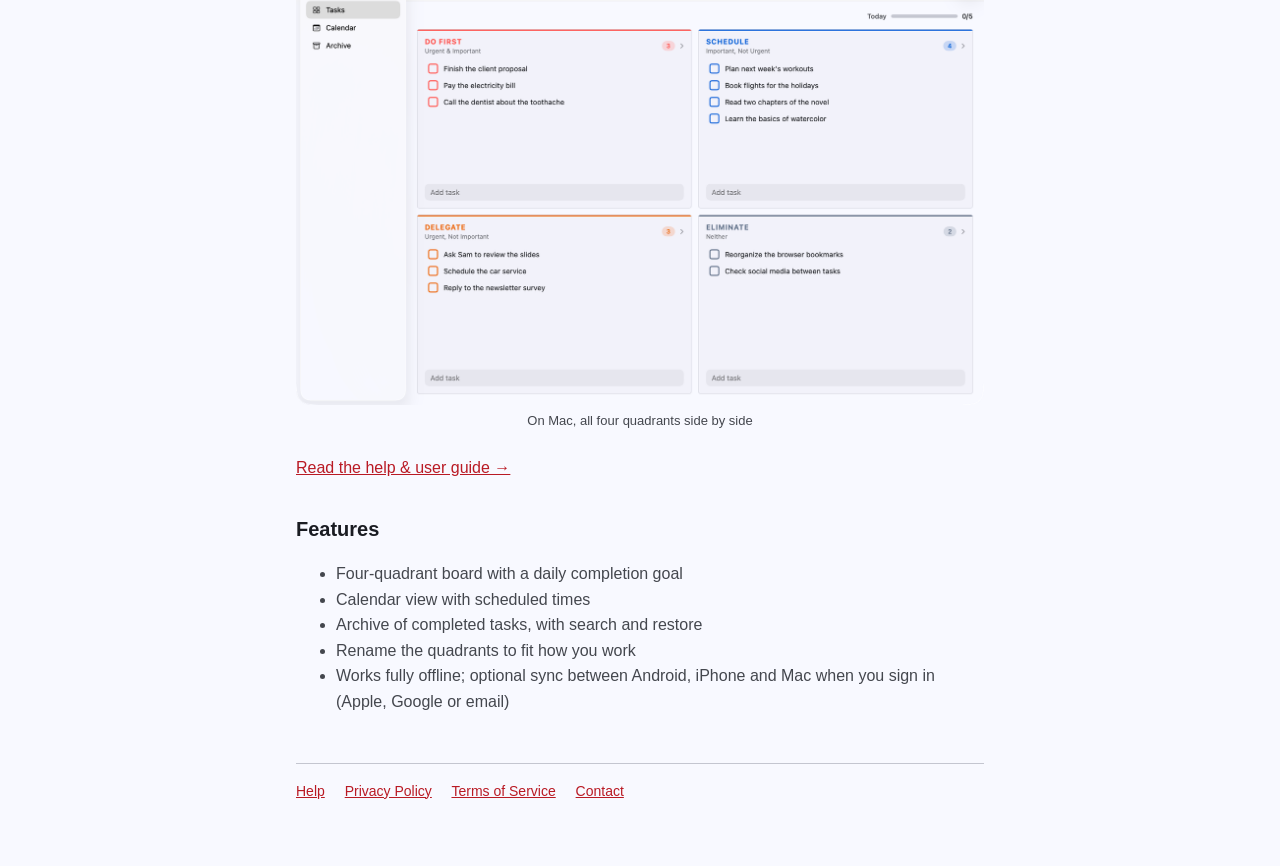
==== commit 4fffaa2a: "Retake screenshots and update the guide for the Matrix → Tasks rename Co-Authored-By: Claude Opus 5." ====
--- a/index.html
+++ b/index.html
@@ -26,13 +26,13 @@
 
   <p class="shots-label">Dark mode</p>
   <div class="shots">
-    <figure><img src="images/iphone-matrix-dark.jpg" alt="The Matrix: four quadrants of tasks with daily goal progress (dark mode)" width="600" height="1303" loading="lazy"><figcaption>The Matrix</figcaption></figure>
+    <figure><img src="images/iphone-matrix-dark.jpg" alt="The Tasks screen: four quadrants of tasks with daily goal progress (dark mode)" width="600" height="1303" loading="lazy"><figcaption>Tasks</figcaption></figure>
     <figure><img src="images/iphone-calendar-dark.jpg" alt="Calendar month view with the day's scheduled tasks on a timeline (dark mode)" width="600" height="1303" loading="lazy"><figcaption>Calendar</figcaption></figure>
     <figure><img src="images/iphone-archive-dark.jpg" alt="Archive of completed tasks with search and restore (dark mode)" width="600" height="1303" loading="lazy"><figcaption>Archive</figcaption></figure>
   </div>
   <p class="shots-label">Light mode</p>
   <div class="shots">
-    <figure><img src="images/iphone-matrix-light.jpg" alt="The Matrix: four quadrants of tasks with daily goal progress (light mode)" width="600" height="1303" loading="lazy"><figcaption>The Matrix</figcaption></figure>
+    <figure><img src="images/iphone-matrix-light.jpg" alt="The Tasks screen: four quadrants of tasks with daily goal progress (light mode)" width="600" height="1303" loading="lazy"><figcaption>Tasks</figcaption></figure>
     <figure><img src="images/iphone-calendar-light.jpg" alt="Calendar month view with the day's scheduled tasks on a timeline (light mode)" width="600" height="1303" loading="lazy"><figcaption>Calendar</figcaption></figure>
     <figure><img src="images/iphone-archive-light.jpg" alt="Archive of completed tasks with search and restore (light mode)" width="600" height="1303" loading="lazy"><figcaption>Archive</figcaption></figure>
   </div>
